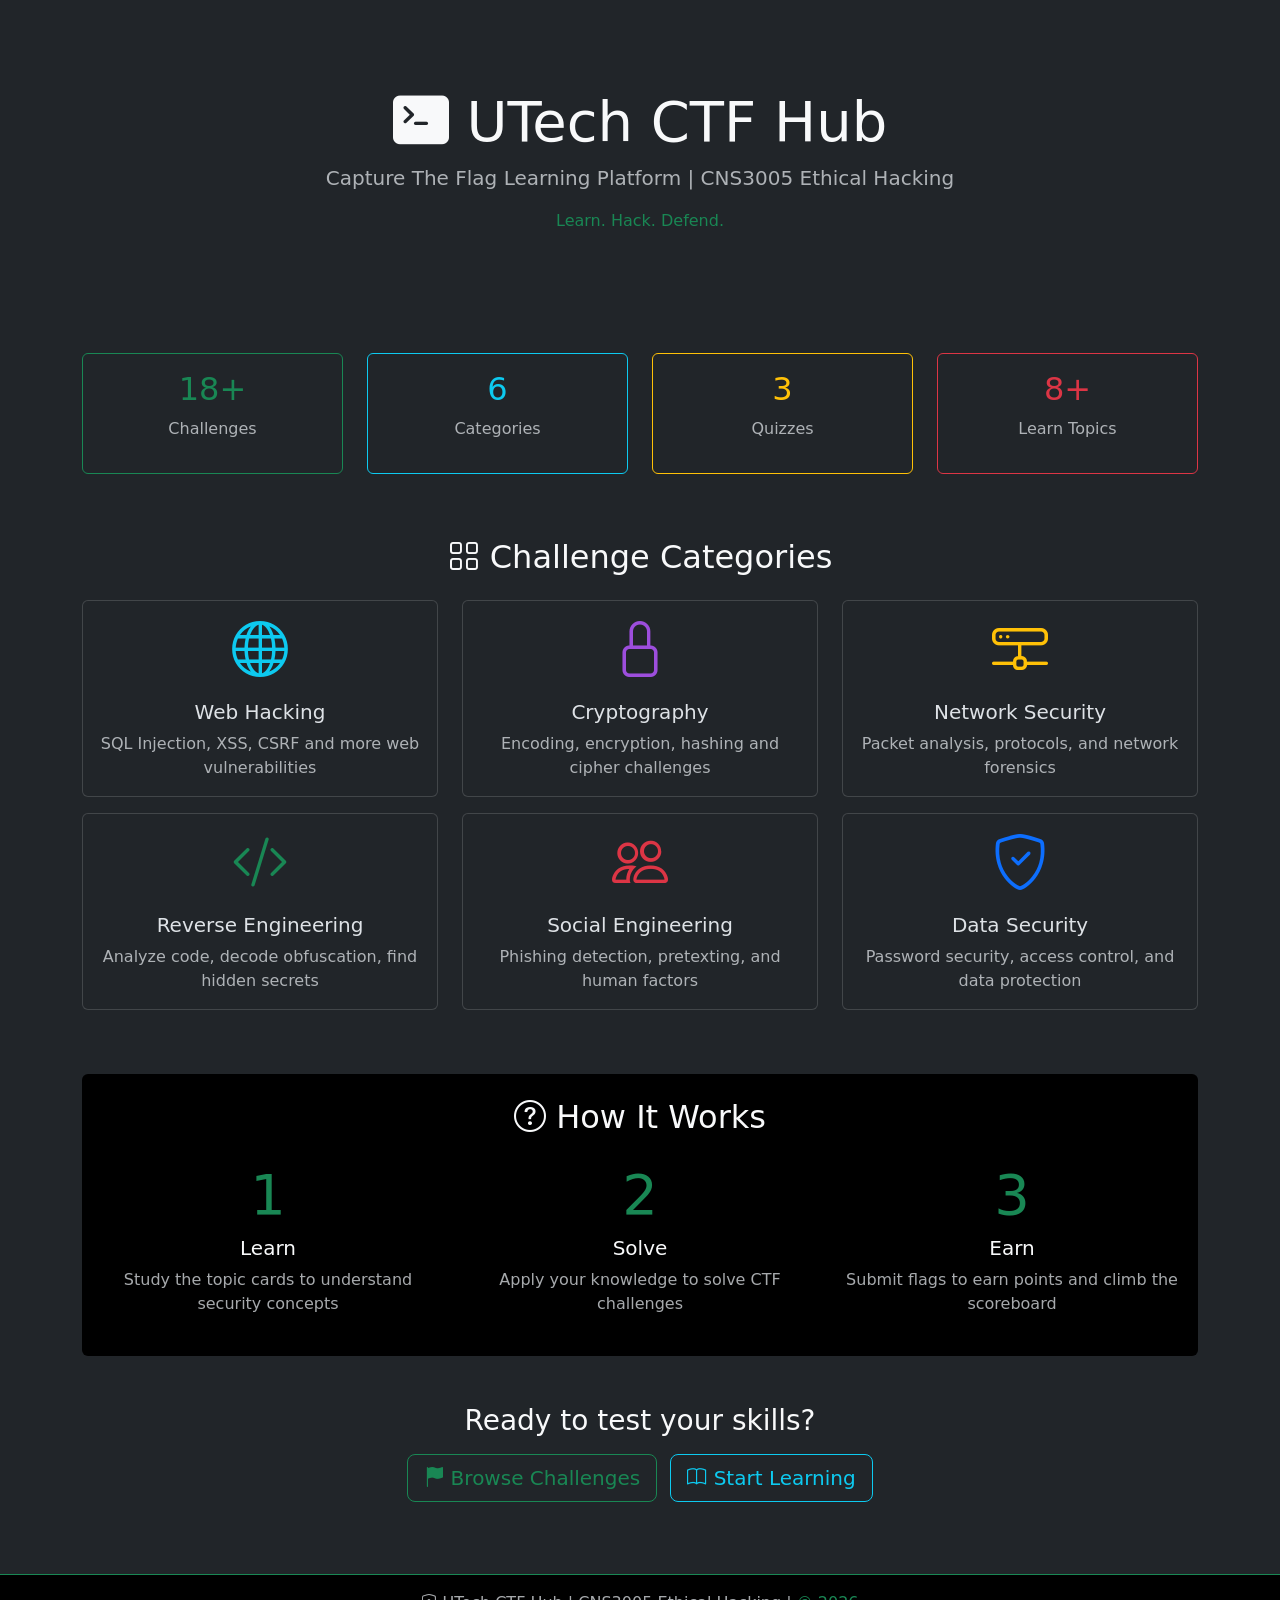
==== index.html @ 47dadb92 "Add files via upload" ====
<!DOCTYPE html>
<html lang="en" data-bs-theme="dark">
<head>
  <meta charset="UTF-8">
  <meta name="viewport" content="width=device-width, initial-scale=1.0">
  <title>UTech CTF Hub - Home</title>
  <link href="https://cdn.jsdelivr.net/npm/bootstrap@5.3.2/dist/css/bootstrap.min.css" rel="stylesheet">
  <link rel="stylesheet" href="https://cdn.jsdelivr.net/npm/bootstrap-icons@1.11.0/font/bootstrap-icons.css">
  <link rel="stylesheet" href="css/custom.css">
</head>
<body class="bg-dark text-light">
<div id="nav-placeholder"></div>
<div class="container mt-3" id="alert-container"></div>

<main class="container py-4">
  <!-- Hero -->
  <div class="text-center py-5">
    <h1 class="display-4 terminal-text"><i class="bi bi-terminal-fill"></i> UTech CTF Hub</h1>
    <p class="lead text-muted">Capture The Flag Learning Platform | CNS3005 Ethical Hacking</p>
    <p class="terminal-prompt text-success">Learn. Hack. Defend.</p>
    <div class="mt-4" id="hero-buttons"></div>
  </div>

  <!-- Stats -->
  <div class="row text-center my-5">
    <div class="col-md-3 mb-3">
      <div class="card bg-dark border-success">
        <div class="card-body"><h2 class="text-success">18+</h2><p class="text-muted">Challenges</p></div>
      </div>
    </div>
    <div class="col-md-3 mb-3">
      <div class="card bg-dark border-info">
        <div class="card-body"><h2 class="text-info">6</h2><p class="text-muted">Categories</p></div>
      </div>
    </div>
    <div class="col-md-3 mb-3">
      <div class="card bg-dark border-warning">
        <div class="card-body"><h2 class="text-warning">3</h2><p class="text-muted">Quizzes</p></div>
      </div>
    </div>
    <div class="col-md-3 mb-3">
      <div class="card bg-dark border-danger">
        <div class="card-body"><h2 class="text-danger">8+</h2><p class="text-muted">Learn Topics</p></div>
      </div>
    </div>
  </div>

  <!-- Categories -->
  <div class="my-5">
    <h2 class="text-center mb-4"><i class="bi bi-grid"></i> Challenge Categories</h2>
    <div class="row">
      <div class="col-md-4 mb-3">
        <div class="card challenge-card h-100">
          <div class="card-body text-center">
            <i class="bi bi-globe display-4 text-info"></i>
            <h5 class="card-title mt-3">Web Hacking</h5>
            <p class="card-text text-muted">SQL Injection, XSS, CSRF and more web vulnerabilities</p>
          </div>
        </div>
      </div>
      <div class="col-md-4 mb-3">
        <div class="card challenge-card h-100">
          <div class="card-body text-center">
            <i class="bi bi-lock display-4" style="color:#9D4EDD;"></i>
            <h5 class="card-title mt-3">Cryptography</h5>
            <p class="card-text text-muted">Encoding, encryption, hashing and cipher challenges</p>
          </div>
        </div>
      </div>
      <div class="col-md-4 mb-3">
        <div class="card challenge-card h-100">
          <div class="card-body text-center">
            <i class="bi bi-hdd-network display-4 text-warning"></i>
            <h5 class="card-title mt-3">Network Security</h5>
            <p class="card-text text-muted">Packet analysis, protocols, and network forensics</p>
          </div>
        </div>
      </div>
      <div class="col-md-4 mb-3">
        <div class="card challenge-card h-100">
          <div class="card-body text-center">
            <i class="bi bi-code-slash display-4 text-success"></i>
            <h5 class="card-title mt-3">Reverse Engineering</h5>
            <p class="card-text text-muted">Analyze code, decode obfuscation, find hidden secrets</p>
          </div>
        </div>
      </div>
      <div class="col-md-4 mb-3">
        <div class="card challenge-card h-100">
          <div class="card-body text-center">
            <i class="bi bi-people display-4 text-danger"></i>
            <h5 class="card-title mt-3">Social Engineering</h5>
            <p class="card-text text-muted">Phishing detection, pretexting, and human factors</p>
          </div>
        </div>
      </div>
      <div class="col-md-4 mb-3">
        <div class="card challenge-card h-100">
          <div class="card-body text-center">
            <i class="bi bi-shield-check display-4 text-primary"></i>
            <h5 class="card-title mt-3">Data Security</h5>
            <p class="card-text text-muted">Password security, access control, and data protection</p>
          </div>
        </div>
      </div>
    </div>
  </div>

  <!-- How It Works -->
  <div class="my-5 py-4 bg-black rounded">
    <div class="container">
      <h2 class="text-center mb-4"><i class="bi bi-question-circle"></i> How It Works</h2>
      <div class="row">
        <div class="col-md-4 text-center"><div class="display-4 text-success mb-2">1</div><h5>Learn</h5><p class="text-muted">Study the topic cards to understand security concepts</p></div>
        <div class="col-md-4 text-center"><div class="display-4 text-success mb-2">2</div><h5>Solve</h5><p class="text-muted">Apply your knowledge to solve CTF challenges</p></div>
        <div class="col-md-4 text-center"><div class="display-4 text-success mb-2">3</div><h5>Earn</h5><p class="text-muted">Submit flags to earn points and climb the scoreboard</p></div>
      </div>
    </div>
  </div>

  <!-- CTA -->
  <div class="text-center my-5">
    <h3 class="mb-3">Ready to test your skills?</h3>
    <a href="challenges.html" class="btn btn-outline-success btn-lg"><i class="bi bi-flag-fill"></i> Browse Challenges</a>
    <a href="learn.html" class="btn btn-outline-info btn-lg ms-2"><i class="bi bi-book"></i> Start Learning</a>
  </div>
</main>

<footer class="bg-black text-center py-3 border-top border-success mt-auto">
  <div class="container">
    <p class="text-muted mb-0"><i class="bi bi-shield-lock"></i> UTech CTF Hub | CNS3005 Ethical Hacking | <span class="text-success">&copy; 2026</span></p>
  </div>
</footer>

<script src="https://cdn.jsdelivr.net/npm/bootstrap@5.3.2/dist/js/bootstrap.bundle.min.js"></script>
<script src="js/data.js"></script>
<script src="js/auth.js"></script>
<script src="js/app.js"></script>
<script>
  initPage();
  const session = getSession();
  document.getElementById('hero-buttons').innerHTML = session
    ? `<a href="challenges.html" class="btn btn-ctf btn-lg"><i class="bi bi-flag"></i> Start Hacking</a>`
    : `<a href="register.html" class="btn btn-ctf btn-lg me-2"><i class="bi bi-person-plus"></i> Get Started</a>
       <a href="login.html" class="btn btn-outline-success btn-lg"><i class="bi bi-box-arrow-in-right"></i> Login</a>`;
</script>
</body>
</html>
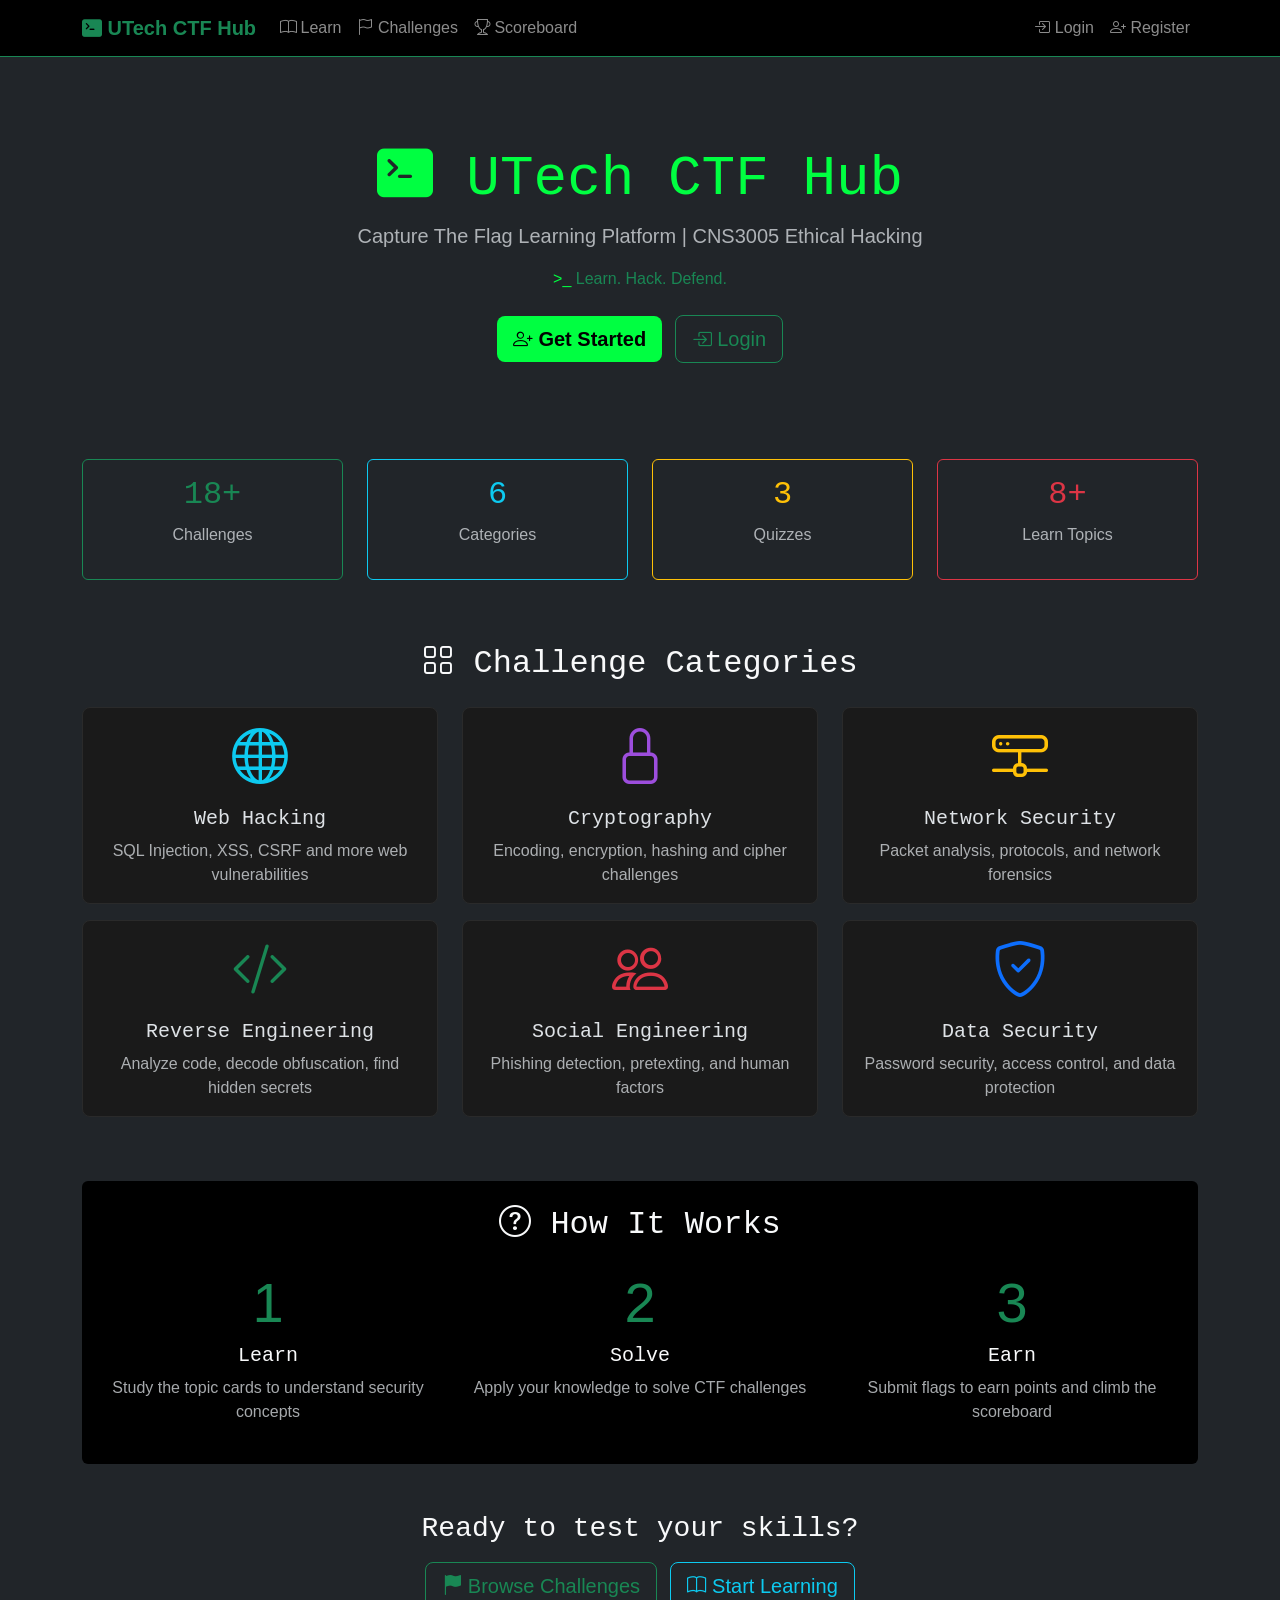
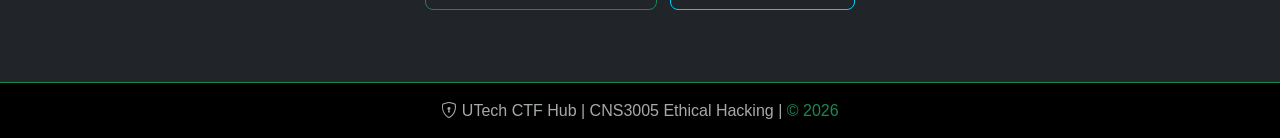
==== commit 47f27920: "Fix broken file paths in index.html (css/ and js/ subdirectory references)" ====
--- a/index.html
+++ b/index.html
@@ -6,7 +6,7 @@
   <title>UTech CTF Hub - Home</title>
   <link href="https://cdn.jsdelivr.net/npm/bootstrap@5.3.2/dist/css/bootstrap.min.css" rel="stylesheet">
   <link rel="stylesheet" href="https://cdn.jsdelivr.net/npm/bootstrap-icons@1.11.0/font/bootstrap-icons.css">
-  <link rel="stylesheet" href="css/custom.css">
+  <link rel="stylesheet" href="custom.css">
 </head>
 <body class="bg-dark text-light">
 <div id="nav-placeholder"></div>
@@ -133,9 +133,9 @@
 </footer>
 
 <script src="https://cdn.jsdelivr.net/npm/bootstrap@5.3.2/dist/js/bootstrap.bundle.min.js"></script>
-<script src="js/data.js"></script>
-<script src="js/auth.js"></script>
-<script src="js/app.js"></script>
+<script src="data.js"></script>
+<script src="auth.js"></script>
+<script src="app.js"></script>
 <script>
   initPage();
   const session = getSession();
--- a/custom.css
+++ b/custom.css
@@ -0,0 +1,127 @@
+/*
+ * UTech CTF Hub - Custom Dark Hacking Theme
+ * CNS3005 Ethical Hacking Assignment 2
+ */
+
+:root {
+    --ctf-green: #00FF41;
+    --ctf-green-dark: #00CC33;
+    --ctf-cyan: #00D4FF;
+    --ctf-purple: #9D4EDD;
+    --ctf-red: #FF3333;
+    --ctf-bg: #0a0a0a;
+    --ctf-card: #1a1a1a;
+    --ctf-border: #2a2a2a;
+}
+
+body {
+    background-color: var(--ctf-bg);
+    font-family: 'Segoe UI', 'Roboto', 'Helvetica Neue', sans-serif;
+    min-height: 100vh;
+    display: flex;
+    flex-direction: column;
+}
+
+main { flex: 1; }
+
+h1, h2, h3, h4, h5, h6 {
+    font-family: 'Consolas', 'Monaco', 'Courier New', monospace;
+}
+
+.challenge-card {
+    background-color: var(--ctf-card);
+    border: 1px solid var(--ctf-border);
+    border-radius: 8px;
+    transition: all 0.3s ease;
+}
+
+.challenge-card:hover {
+    border-color: var(--ctf-green);
+    box-shadow: 0 0 15px rgba(0, 255, 65, 0.2);
+    transform: translateY(-2px);
+}
+
+.flag-input {
+    font-family: 'Consolas', 'Monaco', monospace;
+    background-color: var(--ctf-card);
+    border: 2px solid var(--ctf-border);
+    color: var(--ctf-green);
+}
+
+.flag-input:focus {
+    border-color: var(--ctf-green);
+    box-shadow: 0 0 10px rgba(0, 255, 65, 0.3);
+    background-color: var(--ctf-card);
+    color: var(--ctf-green);
+}
+
+.btn-ctf {
+    background-color: var(--ctf-green);
+    color: #000;
+    font-weight: bold;
+    border: none;
+}
+
+.btn-ctf:hover {
+    background-color: var(--ctf-green-dark);
+    color: #000;
+}
+
+.scoreboard-table { background-color: var(--ctf-card); }
+
+.scoreboard-table th {
+    background-color: #000;
+    color: var(--ctf-green);
+    border-bottom: 2px solid var(--ctf-green);
+}
+
+.scoreboard-rank-1 { background-color: rgba(255,215,0,0.1); border-left: 3px solid gold; }
+.scoreboard-rank-2 { background-color: rgba(192,192,192,0.1); border-left: 3px solid silver; }
+.scoreboard-rank-3 { background-color: rgba(205,127,50,0.1); border-left: 3px solid #cd7f32; }
+
+.jeopardy-tile {
+    background-color: #0044cc;
+    color: #fff;
+    text-align: center;
+    padding: 20px;
+    font-size: 1.5rem;
+    font-weight: bold;
+    cursor: pointer;
+    border-radius: 5px;
+    transition: all 0.3s ease;
+}
+
+.jeopardy-tile:hover { background-color: #0066ff; transform: scale(1.05); }
+.jeopardy-tile.answered { background-color: #333; cursor: not-allowed; }
+
+.terminal-text {
+    font-family: 'Consolas', 'Monaco', monospace;
+    color: var(--ctf-green);
+}
+
+.terminal-prompt::before { content: ">_ "; color: var(--ctf-green); }
+
+.topic-card {
+    background-color: var(--ctf-card);
+    border: 1px solid var(--ctf-border);
+    border-radius: 8px;
+    padding: 20px;
+    transition: all 0.3s ease;
+}
+
+.topic-card:hover {
+    border-color: var(--ctf-cyan);
+    box-shadow: 0 0 15px rgba(0, 212, 255, 0.2);
+}
+
+@keyframes pulse-green {
+    0% { box-shadow: 0 0 0 0 rgba(0, 255, 65, 0.4); }
+    70% { box-shadow: 0 0 0 10px rgba(0, 255, 65, 0); }
+    100% { box-shadow: 0 0 0 0 rgba(0, 255, 65, 0); }
+}
+
+.pulse-success { animation: pulse-green 1s ease-out; }
+
+@media (max-width: 768px) {
+    .jeopardy-tile { font-size: 1rem; padding: 15px; }
+}
